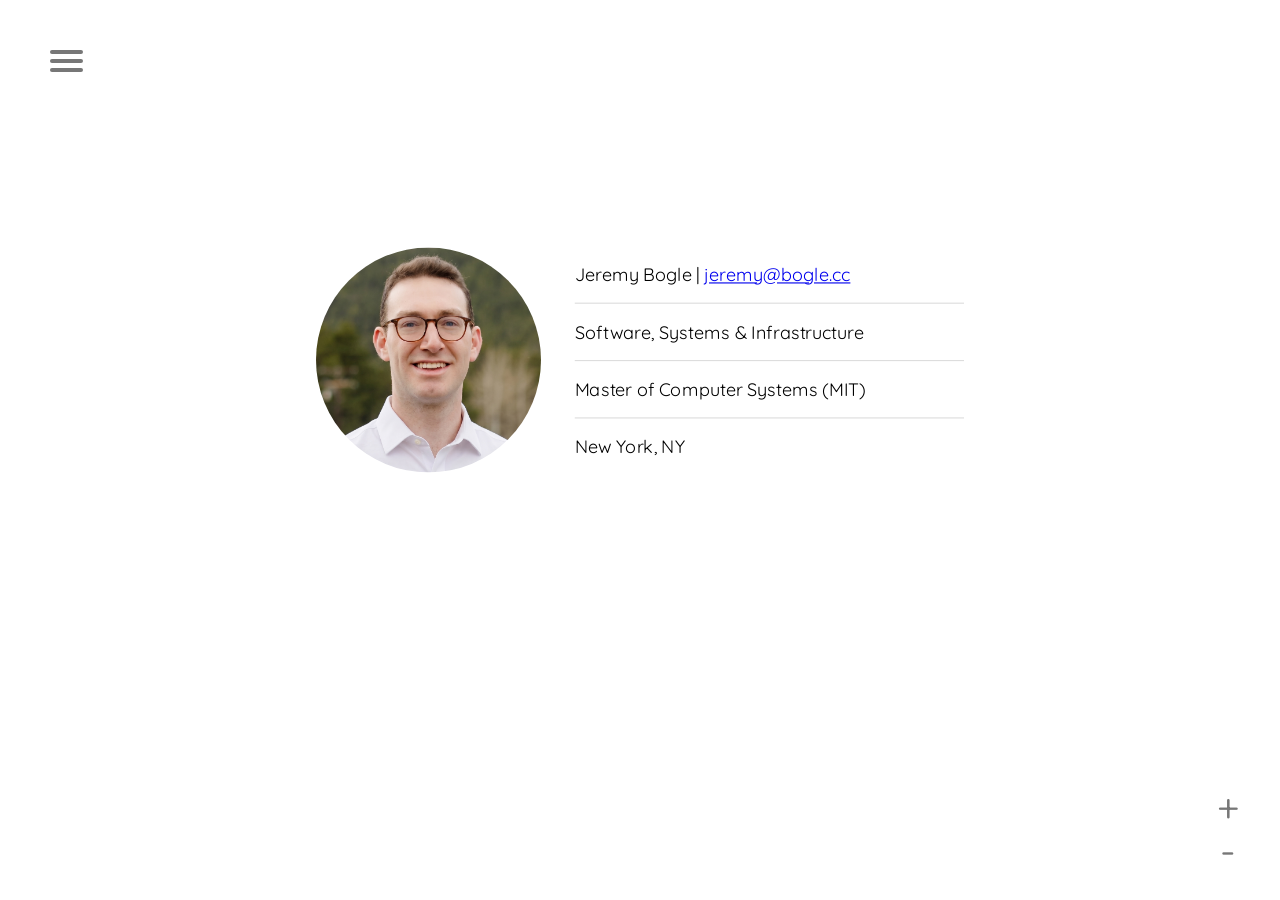
==== index.html @ 50c26076 "Add intro" ====
<!DOCTYPE html>
<meta charset="utf-8">
<head>
  <title>Jeremy Bogle</title>
  <link href="https://fonts.googleapis.com/css2?family=Quicksand:wght@300;400;500;515;600;700&display=swap" rel="stylesheet">
  <link href="css/menu.css?v=4" rel="stylesheet">
  <link href="css/toggle.css?v=2" rel="stylesheet">
  <script src="https://kit.fontawesome.com/d74ce70443.js" crossorigin="anonymous"></script>
  <meta name="viewport" content="width=device-width, initial-scale=1.0">
</head>
<style>

/* ------------------ Common ------------------ */

#svg-outer {
  cursor: grab;
}

.dark-mode {
  color: white;
  background: #111;
}

.dark-mode a {
  color: #62badd;
}

.dark-mode #menuToggle a {
  color: white;
}

body {
  margin: 0;
  font-family: 'Quicksand', sans-serif;
  overflow: hidden;
}

.background {
  fill: none;
  pointer-events: all; 
}

.page-outer {
  width: 100%;
  height: 100%;
}

.page-inner {
  padding: 40px;
}

svg {
  position: fixed;
  height: 100%;
  width: 100%;
  top: 0;
  left: 0;
}

.title {
  font-size: 20px;
  text-align: center;
}

.text-base {
  font-size: 12px;
}

.list {
  list-style: none;
  margin-left: 0;
}

.list .list-item {
  margin-bottom: 10px;
}

.list .list-item .notes {
  margin-left: 20px;
  font-size: 12px;
}

.list .list-item .heading .logo {
  height: 100%;
}

.list .list-item .heading {
  display: flex;
  gap: 10px;
  align-items: center;
  height: 40px;
}

.list .list-item .label {
  font-size: 20px;
}

.list .list-item div p {
  margin-block-start: .6em;
  margin-block-end: .6em;
}

/* ------------------ Reading Pages ------------------ */

#research-outer .page-inner {
  box-sizing: border-box;
  width: 100%;
  max-width: 800px;
  margin-left: auto;
  margin-right: auto;
  padding-left: 16px;
  padding-right: 16px;
}

/* ------------------ About ------------------ */

#about-outer .page-inner {
  box-sizing: border-box;
  display: flex;
  flex-direction: column;
  justify-content: center;
  width: 100%;
  max-width: 660px;
  min-height: 100%;
  margin: 0 auto;
  padding: 40px;
}

.about-copy {
  margin-top: 36px;
  font-size: 16px;
  line-height: 1.65;
}

.about-copy p {
  margin: 0 0 22px;
}

.about-copy p:last-child {
  margin-bottom: 0;
}

/* ------------------ Nav ------------------ */

#arrow {
  display: inline;
}

#nav {
  z-index: 100;
  position: fixed;
  left: 0;
  top: 0;
  height: 100%;
  padding-top: 20px;
  padding-left: 20px;
}

#nav .link {
  z-index: 100;
  margin-top:15px;
  cursor: pointer;
  display: inline-block;
  padding-bottom: 2px;
  border-bottom: 1px solid transparent;
  transition: .1s all;
  font-size: 16px;
}

#nav .link:hover {
  /* border-bottom: 1px solid gray; */
  letter-spacing: 1.1px;
}

/* ------------------ Home ------------------ */

#home #card {
  display: flex;
  width: 80%;
  justify-items: center;
  align-items: center;
  margin-left: auto;
  margin-right: auto;
  margin-top: 25%;
}

#home #card #headshot {
  border-radius: 50%;
  height: 200px;
  margin-right: 30px;
}

#home #card #info {
  width: calc(100% - 230px);
  display: flex;
  flex-direction: column;
  gap: 15px;
}

/* ------------------ Resume ------------------ */

#resume-outer #resume {
  margin: 10px auto;
  display: block;
  background: white;
  padding: 20px;
}

#resume-outer {
  padding-top: 20px;
  height: 200%;
}

/* ------------------ Zoom-Buttons ------------------ */

#zoom-buttons {
  position: fixed;
  bottom: 10px;
  right: 10px;
  padding: 20px;
  z-index: 100;

  -webkit-touch-callout: none; /* iOS Safari */
  -webkit-user-select: none;   /* Safari */
  -khtml-user-select: none;    /* Konqueror HTML */
  -moz-user-select: none;      /* Firefox */
  -ms-user-select: none;       /* Internet Explorer/Edge */
  user-select: none;           /* Non-prefixed version, currently supported by Chrome and Opera */

}

.zoom-button {
  display: block;
  width: 44px;
  height: 44px;
  padding: 0;
  border: 0;
  background: none;
  font-family: inherit;
  cursor: pointer;
  font-size: 40px;
  color: #777;
  transition: .2s all;
  text-align: center;
}

.zoom-button:hover {
  transform: scale(1.1);
  color: #444;
}

.dark-mode .zoom-button { color: #ddd; }
.dark-mode .zoom-button:hover { color: white; }
.zoom-button:focus-visible { outline: 2px solid currentColor; outline-offset: 3px; }

@media (prefers-reduced-motion: reduce) {
  #menuToggle span, #menuToggle a, #menu, #switch + label::after, .zoom-button {
    transition: none;
  }
  .zoom-button:hover { transform: none; }
}

/* ------------------ Overrides ------------------ */

#teavar-logo {
  font-size: 20px
}

#teavar-logo #highlight1 {
  background-color: rgba(220,220,220,0.8);
  color: rgba(40,40,40,1);
  padding: 0px 3px;
}

#teavar-logo #highlight2 {
  background-color: rgba(40,40,40,0.8);
  padding: 0px 3px;
  color: rgba(220,220,220,1);
}

/* Small screens use the same content as ordinary scrolling pages. */
@media screen and (max-width: 700px), screen and (max-height: 500px) {
  body { overflow: auto; }
  #svg-outer, #zoom-buttons { display: none; }
  nav { position: fixed; top: 0; left: 0; right: 0; padding: 24px; background: white; z-index: 100; }
  #menuToggle { top: 0; left: 0; }
  #menu {
    top: -16px;
    left: -16px;
    margin: 0;
    padding: 64px 24px 24px;
    background: white;
    border-radius: 8px;
    box-shadow: 0 4px 24px #0002;
  }
  .dark-mode nav, .dark-mode #menu { background: #111; }
  #mobile-page { padding: 88px 24px 48px; max-width: 660px; margin: 0 auto; }
  #mobile-page .page-inner { width: 100%; padding: 0; margin: 0; }
  #mobile-page .title { margin-bottom: 28px; }
  #mobile-page #home { display: flex; align-items: center; min-height: calc(100dvh - 136px); }
  #home #card { width: 100%; margin: 0; flex-direction: column; gap: 28px; }
  #home #card #headshot { height: 144px; margin: 0; }
  #home #card #info { width: 100%; line-height: 1.6; }
  .list .list-item { margin-bottom: 28px; }
  .list .list-item .notes { margin-left: 0; font-size: 16px; line-height: 1.6; }
  #mobile-page .resume { font-size: 15px; line-height: 1.6; overflow-wrap: anywhere; }
  #mobile-page .resume .text-medium { font-size: 17px; }
  #mobile-page .resume .justify-between { flex-wrap: wrap; gap: 4px 12px; }
  #mobile-page .resume .r-section { margin-top: 28px; }
  #mobile-page .resume .r-item { margin-top: 20px; }
}

</style>
<body>
    <!-- <div id="nav" xmlns="http://www.w3.org/1999/xhtml"></div> -->
    <nav role="navigation">
      <div id="menuToggle">
        <input id="hamburger" type="checkbox" aria-label="Navigation menu" aria-controls="menu" />
        <span></span>
        <span></span>
        <span></span>
        <ul id="menu">
        </ul>
      </div>
    </nav>
    <div id="zoom-buttons">
      <button class="zoom-button" id="zoom-in" type="button" aria-label="Zoom in">+</button>
      <button class="zoom-button" id="zoom-out" type="button" aria-label="Zoom out">-</button>
    </div>
    <main id="mobile-page" hidden></main>
    <svg id="svg-outer" viewbox="0,0,800,800">
      <g id="view-box" width="100%">
        <foreignObject id="home-outer" class="page-outer" x="0" y="0" width="100%" height="200%">
          <div class="page-inner" id="home" xmlns="http://www.w3.org/1999/xhtml">
            <div id="card">
              <img id="headshot" src="img/headshot-generated-field-square.jpeg" alt="Jeremy Bogle"/>
              <div id="info">
                <div class="item">Jeremy Bogle | <a href="mailto:jeremy@bogle.cc">jeremy@bogle.cc</a></div>
                <div style="height:1px;background:#ddd"></div>
                <div class="item">Software, Systems &amp; Infrastructure</div>
                <div style="height:1px;background:#ddd"></div>
                <div class="item">Master of Computer Systems (MIT)</div>
                <div style="height:1px;background:#ddd"></div>
                <div class="item">New York, NY</div>
              </div>
            </div>
          </div>
        </foreignObject>
        <foreignObject id="research-outer" class="page-outer" x="-1000" y="-600" width="100%" height="200%">
          <div class="page-inner" xmlns="http://www.w3.org/1999/xhtml">
            <div class="title">
              <div>Research</div>
            </div>
            <div class="list">
              <div class="list-item">
                <div class="heading">
                  <div id="teavar-logo"><span id="highlight1">TEA</span><span id="highlight2">VAR</span></div>
                </div>
                <div class="notes">
                  <p>First author on a <a href="https://dl.acm.org/doi/10.1145/3341302.3342069">paper</a> published in ACM SIGCOMM 2019</p>
                  <p>Applied financial portfolio risk modeling (CVaR) to network routing, accounting for potential network failures</p>
                  <p>Implemented the optimization in Julia using Gurobi, with analysis and visualizations in Python and gnuplot</p>
                </div>
              </div>
              <div class="list-item">
                <div class="heading">
                  <img class="logo" style="margin-left: -8px" src="img/microsoft.png"/>
                </div>
                <div class="notes">
                  <p>Collaborated with researchers in Microsoft's cloud optimization group on TEAVAR</p>
                  <p>Evaluated the routing model using real Microsoft network data</p>
                </div>
              </div>
              <div class="list-item">
                <div class="heading">
                  <img class="logo" src="img/csail.png"/>
                </div>
                <div class="notes">
                  <p>Worked as a master's student in the CSAIL Networks lab with Professor Manya Ghobadi while pursuing my degree in computer systems</p>
                  <p>Master's <a href="docs/thesis.pdf">thesis</a> on traffic routing in software-defined networks</p>
                </div>
              </div>
              <div class="list-item">
                <div class="heading">
                  <a href="docs/sqo.pdf">Serverless Query Optimizer</a>
                </div>
                <div class="notes">
                  <p>Built a serverless query optimizer on AWS Lambda to offload query planning from the database</p>
                  <p>Prototyped in Java with SimpleDB, then adapted C++ GPORCA to use queries and table statistics supplied in one request</p>
                  <p>Benchmarked search strategies and planning runtimes, and explored cost trade-offs and parallel search</p>
                </div>
              </div>
              <div class="list-item">
                <div class="heading">
                  <a href="docs/flexnet.pdf">FLEXNET</a>
                </div>
                <div class="notes">
                  <p>Flexible, reconfigurable software-defined network modeled as a linear optimization</p>
                  <p>Given instant network reconfiguration on traffic shifts, optimizes routing to minimize loss and congestion</p>
                </div>
              </div>
              <div class="list-item">
                <div class="heading">
                  <img class="logo" src="img/media-lab.png"/>
                </div>
                <div class="notes">
                  <p>Undergraduate researcher on PEV self-driving car project</p>
                  <p>Built a job scheduling simulation server in Python using real taxi, Hubway, and subway data in Boston</p>
                  <p>Integrated the simulation with OpenStreetMap for <a href="https://www.media.mit.edu/projects/fleet-simulation/overview/">visualizations</a></p>
                </div>
              </div>
            </div>
          </div>
        </foreignObject>
        <foreignObject id="about-outer" class="page-outer" x="1000" y="-600" width="100%" height="200%">
          <div class="page-inner" xmlns="http://www.w3.org/1999/xhtml">
            <div class="title">About</div>
            <div class="about-copy">
              <p>I'm Jeremy, a software engineer and technologist based in New York.</p>
              <p>I'm passionate about computers, engineering and how to build practical, scalable software systems.</p>
              <p>I studied electrical engineering and computer science at MIT, then stayed for a master's focused on computer systems. My <a href="docs/thesis.pdf">research</a> explored how networks can route traffic while accounting for failures.</p>
              <p>I also swam and played water polo at MIT and grew up in Boston, MA.</p>
            </div>
          </div>
        </foreignObject>
        <foreignObject class="page-outer" id="resume-outer" x="0" y="1100" width="100%" height="200%">
<div class="page-inner resume" xmlns="http://www.w3.org/1999/xhtml">
    <style>
        .resume {
        font-size: 7px;
        width: 550px;
        margin: 0px auto;
        font-family: 'Quicksand', sans-serif;
        }
        .resume .r-item {
        margin-top: 6px;
        }
        .resume .r-section {
        margin-top: 12px;
        }
        .resume a {
        color: #0044d6;
        }
        .resume .justify-between {
        display: flex;
        justify-content: space-between
        }
        .resume .text-medium {
        font-size: 9px;
        }
        .resume .r-notes {
        display: flex;
        flex-direction: column;
        padding-left: 20px;
        }
        .resume .text-italic {
        font-style: italic;
        }
    </style>
    <div style="display:flex;justify-content:space-between;margin-bottom:10px;">
        <div style="font-size:15px">Jeremy Bogle</div>
        <div style="text-align:right">
        <a href="mailto:jpbogle22@gmail.com">jpbogle22@gmail.com</a>
        <a href="tel:+1-781-835-9305"><div>781-835-9305</div></a>
        </div>
    </div>
    <div class="r-section">
        <div class="text-medium">EXPERIENCE</div>
        <hr/>
        <div class="r-item">
        <div class="justify-between">
            <div class="text-medium">Citadel</div>
            <div>June 2023 - June 2026</div>
        </div>
        <div class="text-italic">Head of Platform Engineering for EQR (Equities)</div>
        <div class="r-notes">
            <div>• Led <b>platform engineering</b> for a $XXB quant business—research tools, compute efficiency, ci/cd pipelines, k8s research environments, and dev experience</div>
            <div>• Architected the hybrid cloud/on-prem <b>Kubernetes platform</b> (scaling to 5k+ cores, 100+TB) and owned the Google Cloud relationship and all GCP infra</div>
            <div>• Promoted to team lead, owning <b>hiring and career development</b> (350+ interviews), performance reviews, and roadmap with research</div>
            <div>• Drove <b>AI tooling strategy</b> including agent frameworks, MCP servers, async coding agents serving 200+ daily interactions and 50%+ of merged code</div>
            <div>• Integrated <b>sandboxed research environments</b> in an interactive research cluster, enabling agentic workflows on sensitive code and data</div>
            <div>• Built <b>low-latency trading APIs</b> (gRPC, C++, kdb+/q), delivering streaming access to real-time and historical orders and executions</div>
        </div>
        </div>
        <div class="r-item">
        <div class="justify-between">
            <div class="text-medium">Cardinal Labs</div>
            <div>December 2021 - June 2023</div>
        </div>
        <div class="text-italic">Co-founder & CTO</div>
        <div class="r-notes">
            <div>• <b>0→1 founder experience:</b> formed the team, defined the product, shipped v1 with no precedent—reached 150k+ users, 40k MAU, and 5mm+ transactions</div>
            <div>• Led a team of 5 building smart-contracts (<b>rust</b>), SDKs (<b>serverless, typescript</b>), and apps (<b>react, typescript</b>); deployed 15+ smart contracts in production</div>
            <div>• Partnered directly with enterprise customers and integration partners on technical sales and turning customer learnings into engineering priorities</div>
            <div>• Built CI/CD for node deployments (<b>terraform</b>), read-optimized query index (<b>postgres, graphQL</b>), and smart contract upgrade flows with multi-party sign-off</div>
        </div>
        </div>
        <div class="r-item">
        <div class="justify-between">
            <div class="text-medium">Apple</div>
            <div>June 2018 - August 2018, August 2019 - December 2021</div>
        </div>
        <div class="text-italic">Senior Software Engineer</div>
        <div class="r-notes">
            <div>• Awarded patent for Music + Photos integration (live on every iPhone); shipped third-party Music APIs used by hundreds of partner integrations</div>
            <div>• Architected systems and infra (<b>java, clojure</b>) on k8s serving billions of users at 100k+ QPS across Apple Music, Podcasts, TV+, and Shazam</div>
            <div>• Owned globally distributed rate limit, authentication, and API infra (<b>Kong, Lua</b>) servicing internal, third-party, and enterprise partner integrations</div>
            <div>• Developed global automated API diff service (<b>golang</b>) and dashboard for safer deployments with anomaly detection, rollback, and sign-off features</div>
            <div>• Partnered with SREs on production issues, migrated core services from bare metal to edge DCs (<b>k8s, spinnaker, helm</b>), and led team infrastructure trainings</div>
        </div>
        </div>
        <div class="r-item">
        <div class="justify-between">
            <div class="text-medium">Microsoft + MIT CSAIL</div>
            <div>August 2018 - August 2019</div>
        </div>
        <div class="text-italic">Software Engineer / Researcher (graduate student)</div>
        <div class="r-notes">
            <div>• Applied financial risk theory to optimize inter-data-center traffic—directly bridging financial-domain modeling with systems research; algorithm written in <b>Julia</b></div>
            <div>• First author on research paper (<a href="https://dl.acm.org/doi/10.1145/3341302.3342069">https://dl.acm.org/doi/10.1145/3341302.3342069</a>) published in SIGCOMM 2019 and presented in Beijing (now 80+ citations)</div>
            <div>• Integrated real Microsoft historical WAN data into backtesting experiments, graphical and statistical analysis (<b>julia, python</b>) for the paper</div>
        </div>
        </div>
    </div>
    <div class="r-section">
        <div class="text-medium">PUBLICATIONS</div>
        <hr/>
        <div class="r-item">
        <div class="justify-between">
            <div class="text-medium">TeaVaR: Striking the Right Utilization-Availability Balance in WAN Traffic Engineering</div>
            <div>ACM SIGCOMM 2019</div>
        </div>
        <div class="text-italic">First Author</div>
        <div class="r-notes">
            <div>• Applied financial risk theory (conditional value-at-risk) to optimize inter-data-center WAN traffic; core written in <b>Julia</b> and backtested on real Microsoft WAN data</div>
            <div>• Presented at ACM SIGCOMM 2019 in Beijing; now 80+ citations (<a href="https://dl.acm.org/doi/10.1145/3341302.3342069">ACM Digital Library</a>, <a href="https://news.mit.edu/2019/reduce-cost-cloud-infrastructure-0819">MIT News</a>)</div>
        </div>
        </div>
    </div>
    <div class="r-section">
        <div class="text-medium">EDUCATION</div>
        <hr/>
        <div class="r-item">
        <div class="justify-between">
            <div class="text-medium">Massachusetts Institute of Technology (Masters)</div>
            <div>September 2018 - June 2019</div>
        </div>
        <div class="justify-between">
            <div class="text-italic">Masters in Computer Science with a Concentration in Computer Systems</div>
            <div>GPA: 5.0/5.0</div>
        </div>
        <div class="r-notes">
            <div>• Distributed Systems, Computer Networks, Database Systems, Systems Security, Advanced Algorithms, Machine Learning, Economics</div>
            <div>• First author on published research applying financial risk theory to optimize network traffic (<a href="https://news.mit.edu/2019/reduce-cost-cloud-infrastructure-0819">https://news.mit.edu/2019/reduce-cost-cloud-infrastructure-0819</a>)</div>
        </div>
        </div>
        <div class="r-item">
        <div class="justify-between">
            <div class="text-medium">Massachusetts Institute of Technology (Undergrad)</div>
            <div>September 2014 - June 2018</div>
        </div>
        <div class="justify-between">
            <div class="text-italic">B.S. in Electrical Engineering and Computer Science with a Minor in Economics</div>
            <div>GPA: 4.4/5.0</div>
        </div>
    </div>
    <div class="r-section">
        <div class="text-medium">LEADERSHIP AND ACTIVITIES</div>
        <hr/>
        <div class="r-item">
        <div class="justify-between">
            <div class="text-medium">Theta Tau Professional Engineering Fraternity</div>
            <div>March 2016 - Present</div>
        </div>
        <div class="text-italic">President & Active Board Director</div>
        <div class="r-notes">
            <div>• Managed and led 50 diverse college students in the creation of a brand new professional engineering fraternity</div>
            <div>• Governed all internal chapter operations and finances while acting as chapter president and now serve as active director of alumni association</div>
        </div>
        </div>
        <div class="r-item">
        <div class="justify-between">
            <div class="text-medium">MIT Varsity Swimming & Diving, MIT Varsity Water Polo</div>
            <div>September 2014 - June 2018</div>
        </div>
        <div class="text-italic">Captain</div>
        <div class="r-notes">
            <div>• Swimming: 7x All-American at Division III National Championships, 12x NEWMAC conference champion, 4x Academic All-American (sprint free and backstroke)</div>
            <div>• Water Polo: Center and center defender, won a Division III Eastern Championships and placed 5th at the CWPA Eastern Championships</div>
        </div>
        </div>
    </div>
    <div class="r-section">
        <div class="text-medium">SKILLS AND INTERESTS</div>
        <hr/>
        <div class="r-item">
        <div class="text-medium">Software Engineering</div>
        <div class="r-notes">
            <div>• Programming Languages: Python, Go, Rust, Typescript, C/C++, Java, Lua, Clojure, Julia, SQL</div>
            <div>• Technologies: Linux/UNIX, Kubernetes, Redis, Cassandra, Kafka, Kong, Prometheus, Grafana, Airflow, Postgres, GraphQL, React, Terraform, webRTC, AWS/GCP</div>
        </div>
        </div>
        <div class="r-item">
        <div class="text-medium">Other Interests</div>
        <div class="r-notes">
            <div>• Served as a prefect, senior RA, class president, and now alumni class representative at boarding school. </div>
            <div>• Enjoys skiing, golf and music production</div>
        </div>
        </div>
    </div>
</div>
        </foreignObject>
      </g>
    </svg>
</body>
<script src="https://d3js.org/d3.v4.min.js"></script>
<script src="https://d3js.org/topojson.v1.min.js"></script>
<script>

const pages = [
    {
      id: "home",
      title: "Home",
      x: 0,
      y: 0,
    },
    {
      id: "about",
      title: "About",
      x: 1000,
      y: -600,
    },
    {
      id: "research",
      title: "Research",
      x: -1000,
      y: -600,
    },
    {
      id: "resume",
      title: "Resume",
      x: 0,
      y: 1100,
    },
  ];

const reducedMotion = window.matchMedia("(prefers-reduced-motion: reduce)");
function motionDuration(milliseconds) {
  return reducedMotion.matches ? 0 : milliseconds;
}

let grabbingDisabled = false;
const zoom = d3.zoom()
  .scaleExtent([.25, 2])
  .duration(motionDuration(250))
  .on("start", () => {
    if (!grabbingDisabled) {
      d3.select('#svg-outer').attr("style", "cursor: grabbing")
    }
  })
  .on("end", () => {
    d3.select('#svg-outer').attr("style", "");
    grabbingDisabled = false;
  })
  .on("zoom", () => {
    let transform = d3.event.transform; 
    let g = d3.select("#view-box");
    g.attr("transform", transform);
  });

const birdsEyeTransform = d3.zoomIdentity
    .translate(300,250)
    .scale(.25);

const svg = d3.select("#svg-outer")
              .on("click", stopped);

const retiredPages = ["#skills", "#interests", "#projects"];
const mobileLayout = window.matchMedia("screen and (max-width: 700px), screen and (max-height: 500px)");
const mobilePage = document.getElementById("mobile-page");
const menuToggle = document.getElementById("menuToggle");
const hamburger = document.getElementById("hamburger");
var active = d3.select(null);

initLinks();
svg.call(zoom) // delete this line to disable free zooming
   .on("wheel.zoom", null);
const playIntro = shouldPlayIntro();
navigate(false);
if (playIntro) svg.call(zoom.transform, birdsEyeTransform);

document.fonts.ready.then(() => {
  if (!playIntro) return centerActivePage();
  // Leave any navigation, panning, or zooming the visitor has already done alone.
  if (d3.zoomTransform(svg.node()) !== birdsEyeTransform || active.node()?.id !== "home") return;
  if (mobileLayout.matches || reducedMotion.matches) return navigate(false);
  grabbingDisabled = true;
  svg.transition()
      .delay(150)
      .duration(850)
      .call(zoom.transform, getTransformForPage("home"));
});
window.addEventListener("resize", centerActivePage);
window.addEventListener("hashchange", () => navigate());
mobileLayout.addEventListener("change", () => navigate(false));
reducedMotion.addEventListener("change", () => zoom.duration(motionDuration(250)));

// Capture outside presses before the canvas handles dragging.
document.addEventListener("pointerdown", event => {
  if (!menuToggle.contains(event.target)) hamburger.checked = false;
}, true);

document.addEventListener("keydown", event => {
  if (event.key === "Escape" && hamburger.checked) {
    event.preventDefault();
    hamburger.checked = false;
    hamburger.focus({ preventScroll: true });
  }
});

function shouldPlayIntro() {
  if (mobileLayout.matches || reducedMotion.matches) return false;
  if (window.location.hash && window.location.hash !== "#home") return false;
  try {
    if (sessionStorage.getItem("home-intro-seen")) return false;
    sessionStorage.setItem("home-intro-seen", "true");
    return true;
  } catch {
    return false;
  }
}

// Use the URL for initial loads, menu links, and browser Back/Forward.
function navigate(animate = true) {
  let hash = retiredPages.includes(window.location.hash) ? "#about" : window.location.hash;
  if (!pages.some(page => `#${page.id}` === hash)) hash = "#home";
  if (window.location.hash && window.location.hash !== hash) {
    window.history.replaceState(null, "", hash);
  }

  active.classed("active", false);
  active = d3.select(`#menu ${hash}`).classed("active", true);
  hamburger.checked = false;
  grabbingDisabled = true;
  svg.interrupt();
  // Move the existing content; don't maintain a separate mobile copy.
  pages.forEach(page => {
    const parent = mobileLayout.matches && hash === `#${page.id}`
      ? mobilePage : document.getElementById(`${page.id}-outer`);
    if (page.content.parentElement !== parent) parent.appendChild(page.content);
  });
  mobilePage.hidden = !mobileLayout.matches;
  if (mobileLayout.matches) {
    window.scrollTo(0, 0);
    return;
  }
  const target = getTransformForPage(hash.slice(1));
  const view = animate ? svg.transition().duration(motionDuration(700)) : svg;
  view.call(zoom.transform, target);
}

function initLinks() {
  const menu = d3.select("#menu");
  pages.forEach(link => {
    link.content = document.querySelector(`#${link.id}-outer .page-inner`);
    d3.select(`#${link.id}-outer`)
      .attr("x", link.x)
      .attr("y", link.y)
    menu.append("a")
        .attr("href", `#${link.id}`)
        .on("click", clicked)
      .append("li")
        .attr("id", link.id)
        .html(link.title);
  });
  menu.append("input")
    .attr("type", "checkbox")
    .attr("id", "switch")
    .attr("aria-label", "Dark mode")
    .on("click", toggleDarkMode)
  menu.append("label")
    .attr("for", "switch")
}

function getTransformForPage(id) {
  const content = document.querySelector(`#${id}-outer .page-inner`);
  const rects = Array.from(content.children)
    .filter(element => element.getClientRects().length)
    .map(element => element.getBoundingClientRect());
  const left = Math.min(...rects.map(rect => rect.left));
  const right = Math.max(...rects.map(rect => rect.right));
  const top = Math.min(...rects.map(rect => rect.top));
  const bottom = Math.max(...rects.map(rect => rect.bottom));

  // Convert the content's screen position back into canvas coordinates so
  // navigation works from any pan or zoom level, including the overview.
  const screenToCanvas = document.getElementById("view-box").getScreenCTM().inverse();
  const center = new DOMPoint((left + right) / 2, (top + bottom) / 2)
    .matrixTransform(screenToCanvas);
  const viewport = svg.node().viewBox.baseVal;

  return d3.zoomIdentity.translate(
    viewport.x + viewport.width / 2 - center.x,
    viewport.y + viewport.height / 2 - center.y
  );
}

function centerActivePage() {
  if (active.node() && !mobileLayout.matches) navigate(false);
}

function clicked() {
  if (d3.event.ctrlKey || d3.event.metaKey || d3.event.shiftKey || d3.event.altKey) return;
  if (active.node() === this.querySelector("li")) {
    d3.event.preventDefault();
    if (mobileLayout.matches) navigate();
    else reset();
  } else if (this.hash === window.location.hash) {
    // Returning from the overview to the same URL won't fire hashchange.
    navigate();
  }
}

function reset() {
  hamburger.checked = false;
  d3.selectAll("#arrow").remove();
  active.classed("active", false);
  active = d3.select(null);
  svg.transition()
      .duration(motionDuration(500))
      .call(zoom.transform, birdsEyeTransform);
}

// If the drag behavior prevents the default click,
// also stop propagation so we don’t click-to-zoom.
function stopped() {
  if (d3.event.defaultPrevented) d3.event.stopPropagation();
}

function toggleDarkMode() {
   var element = document.body;
   element.classList.toggle("dark-mode");
}

d3.select("#zoom-in").on("click", function() {
  zoom.scaleBy(svg.transition().duration(motionDuration(100)), 1.2);
});

d3.select("#zoom-out").on("click", function() {
  zoom.scaleBy(svg.transition().duration(motionDuration(100)), 0.8);
});

</script>
---- css/menu.css ----
/*
 * Made by Erik Terwan
 * 24th of November 2015
 * MIT License
 *
 *
 * If you are thinking of using this in
 * production code, beware of the browser
 * prefixes.
 */

#menuToggle {
  display: block;
  width: 33px;
  position: relative;
  top: 50px;
  left: 50px;
  
  z-index: 1;
  
  -webkit-user-select: none;
  user-select: none;
}

#menuToggle:has(> input:focus-visible) {
  outline: 2px solid currentColor;
  outline-offset: 8px;
}

#menuToggle a
{
  text-decoration: none;
  color: #232323;
  transition: color 0.3s ease;
}

#menuToggle li:hover {
  color: #62badd !important;
  /* color: tomato !important; */
}

#menuToggle .active {
  color: #bbb;
}


#menuToggle > input
{
  display: block;
  width: 40px;
  height: 32px;
  position: absolute;
  top: -7px;
  left: -5px;
  
  cursor: pointer;
  
  opacity: 0; /* hide this */
  z-index: 2; /* and place it over the hamburger */
  
  -webkit-touch-callout: none;
}

/*
 * Just a quick hamburger
 */
#menuToggle span
{
  display: block;
  width: 33px;
  height: 4px;
  margin-bottom: 5px;
  position: relative;
  
  background: #777;
  border-radius: 3px;
  
  z-index: 1;
  
  transform-origin: 4px 0px;
  
  transition: transform 0.15s ease, background 0.15s ease, opacity 0.15s ease;
}

.dark-mode #menuToggle span {
  background: #ddd;
}

#menuToggle span:first-child
{
  transform-origin: 0% 0%;
}

#menuToggle span:nth-last-child(2)
{
  transform-origin: 0% 100%;
}

/* 
 * Transform all the slices of hamburger
 * into a crossmark.
 */
#menuToggle input:checked ~ span
{
  opacity: 1;
  transform: rotate(45deg) translate(-2px, -1px);
  /* background: #555555; */
}

/*
 * But let's hide the middle one.
 */
#menuToggle input:checked ~ span:nth-last-child(3)
{
  opacity: 0;
  transform: rotate(0deg) scale(0.2, 0.2);
}

/*
 * Ohyeah and the last one should go the other direction
 */
#menuToggle input:checked ~ span:nth-last-child(2)
{
  transform: rotate(-45deg) translate(0, -1px);
}

/*
 * Make this absolute positioned
 * at the top left of the screen
 */
#menu {
  visibility: hidden;
  pointer-events: none;
  position: absolute;
  width: 120px;
  margin: -80px 0 0 -40px;
  padding: 30px;
  padding-top: 100px;
  
  /* background: #ededed; */
  list-style-type: none;
  -webkit-font-smoothing: antialiased;
  /* to stop flickering of text in safari */
  
  transform: translate(-100%, 0);
  transition: transform 0.15s cubic-bezier(0.77,0.2,0.05,1.0), visibility 0.15s;

  -webkit-touch-callout: none; /* iOS Safari */
  -webkit-user-select: none;   /* Safari */
  -khtml-user-select: none;    /* Konqueror HTML */
  -moz-user-select: none;      /* Firefox */
  -ms-user-select: none;       /* Internet Explorer/Edge */
  user-select: none;           /* Non-prefixed version, currently supported by Chrome and Opera */

}

#menu li {
  padding: 10px 0;
  font-size: 18px;
}

/*
 * Slide in from the left when the menu is open.
 */
#menuToggle input:checked ~ ul
{
  visibility: visible;
  transform: none;
  pointer-events: auto;
}
---- css/toggle.css ----
#switch[type=checkbox]{
	position: absolute;
	height: 1px;
	width: 1px;
	opacity: 0;
}

#switch:focus-visible + label {
	outline: 2px solid currentColor;
	outline-offset: 4px;
}

label {
    margin-top: 6px;
	cursor: pointer;
	width: 40px;
	height: 20px;
	background: #cdcdcd;
	display: block;
	border-radius: 20px;
	position: relative;
}

label:after {
	content: '';
	position: absolute;
	top: 2px;
	left: 2px;
	width: 16px;
	height: 16px;
	background: #fff;
	border-radius: 16px;
	transition: 0.3s;
}

#switch:checked + label {
	background: #555;
}

#switch:checked + label:after {
	left: calc(100% - 5px);
	transform: translateX(-100%);
}

label:active:after {
	width: 20px;
}
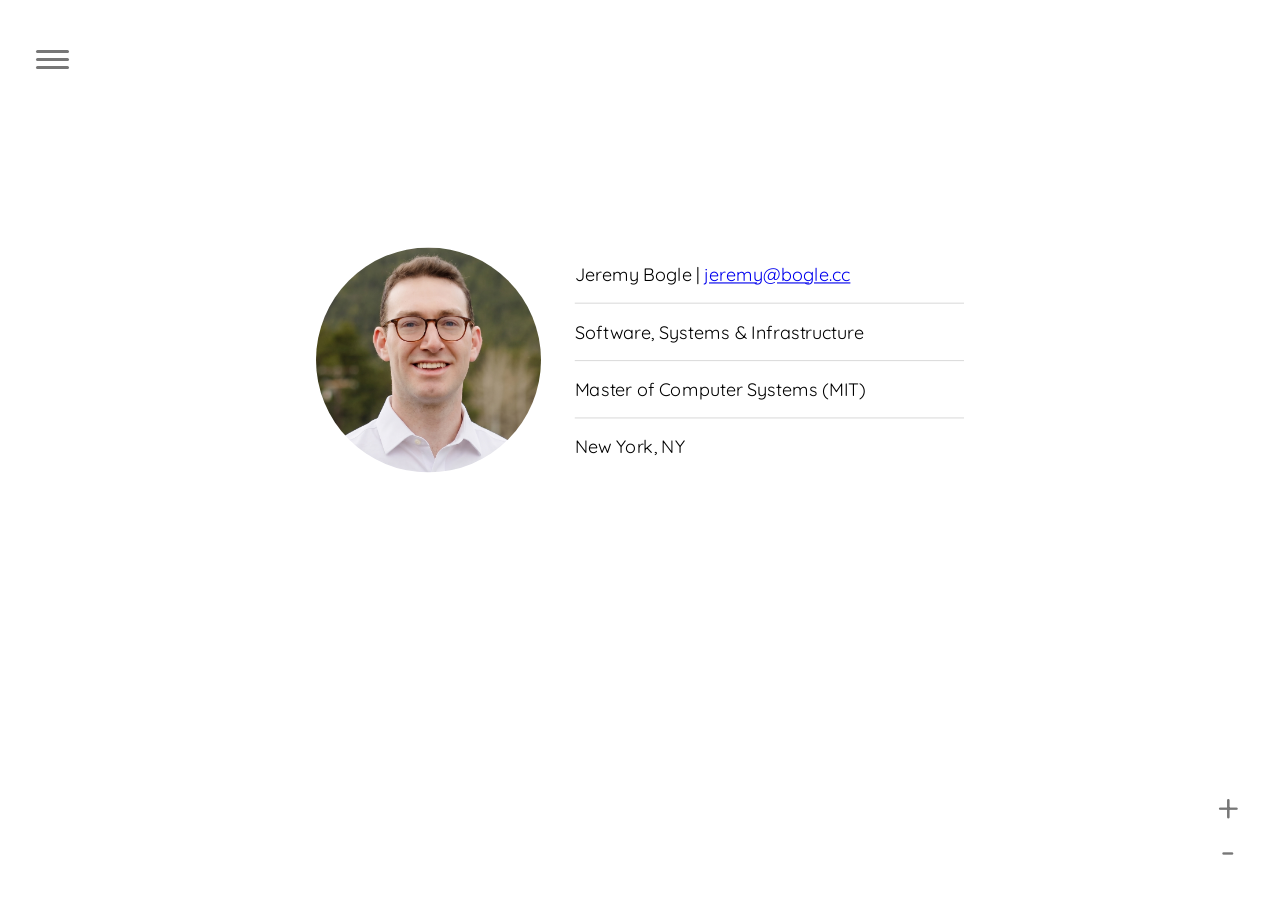
==== commit 5f85af4c: "Menu refine" ====
--- a/index.html
+++ b/index.html
@@ -3,8 +3,8 @@
 <head>
   <title>Jeremy Bogle</title>
   <link href="https://fonts.googleapis.com/css2?family=Quicksand:wght@300;400;500;515;600;700&display=swap" rel="stylesheet">
-  <link href="css/menu.css?v=4" rel="stylesheet">
-  <link href="css/toggle.css?v=2" rel="stylesheet">
+  <link href="css/menu.css?v=7" rel="stylesheet">
+  <link href="css/toggle.css?v=5" rel="stylesheet">
   <script src="https://kit.fontawesome.com/d74ce70443.js" crossorigin="anonymous"></script>
   <meta name="viewport" content="width=device-width, initial-scale=1.0">
 </head>
@@ -196,6 +196,13 @@
   flex-direction: column;
   gap: 15px;
 }
+
+.info-divider {
+  height: 1px;
+  background: #ddd;
+}
+
+.dark-mode .info-divider { background: #333; }
 
 /* ------------------ Resume ------------------ */
 
@@ -336,11 +343,11 @@
               <img id="headshot" src="img/headshot-generated-field-square.jpeg" alt="Jeremy Bogle"/>
               <div id="info">
                 <div class="item">Jeremy Bogle | <a href="mailto:jeremy@bogle.cc">jeremy@bogle.cc</a></div>
-                <div style="height:1px;background:#ddd"></div>
+                <div class="info-divider"></div>
                 <div class="item">Software, Systems &amp; Infrastructure</div>
-                <div style="height:1px;background:#ddd"></div>
+                <div class="info-divider"></div>
                 <div class="item">Master of Computer Systems (MIT)</div>
-                <div style="height:1px;background:#ddd"></div>
+                <div class="info-divider"></div>
                 <div class="item">New York, NY</div>
               </div>
             </div>
--- a/css/menu.css
+++ b/css/menu.css
@@ -14,7 +14,7 @@
   width: 33px;
   position: relative;
   top: 50px;
-  left: 50px;
+  left: 36px;
   
   z-index: 1;
   
@@ -68,7 +68,7 @@
 {
   display: block;
   width: 33px;
-  height: 4px;
+  height: 3px;
   margin-bottom: 5px;
   position: relative;
   
@@ -77,23 +77,13 @@
   
   z-index: 1;
   
-  transform-origin: 4px 0px;
+  transform-origin: center;
   
   transition: transform 0.15s ease, background 0.15s ease, opacity 0.15s ease;
 }
 
 .dark-mode #menuToggle span {
   background: #ddd;
-}
-
-#menuToggle span:first-child
-{
-  transform-origin: 0% 0%;
-}
-
-#menuToggle span:nth-last-child(2)
-{
-  transform-origin: 0% 100%;
 }
 
 /* 
@@ -103,7 +93,7 @@
 #menuToggle input:checked ~ span
 {
   opacity: 1;
-  transform: rotate(45deg) translate(-2px, -1px);
+  transform: translateY(8px) rotate(45deg);
   /* background: #555555; */
 }
 
@@ -121,7 +111,7 @@
  */
 #menuToggle input:checked ~ span:nth-last-child(2)
 {
-  transform: rotate(-45deg) translate(0, -1px);
+  transform: translateY(-8px) rotate(-45deg);
 }
 
 /*
@@ -133,7 +123,7 @@
   pointer-events: none;
   position: absolute;
   width: 120px;
-  margin: -80px 0 0 -40px;
+  margin: -80px 0 0 -30px;
   padding: 30px;
   padding-top: 100px;
   
